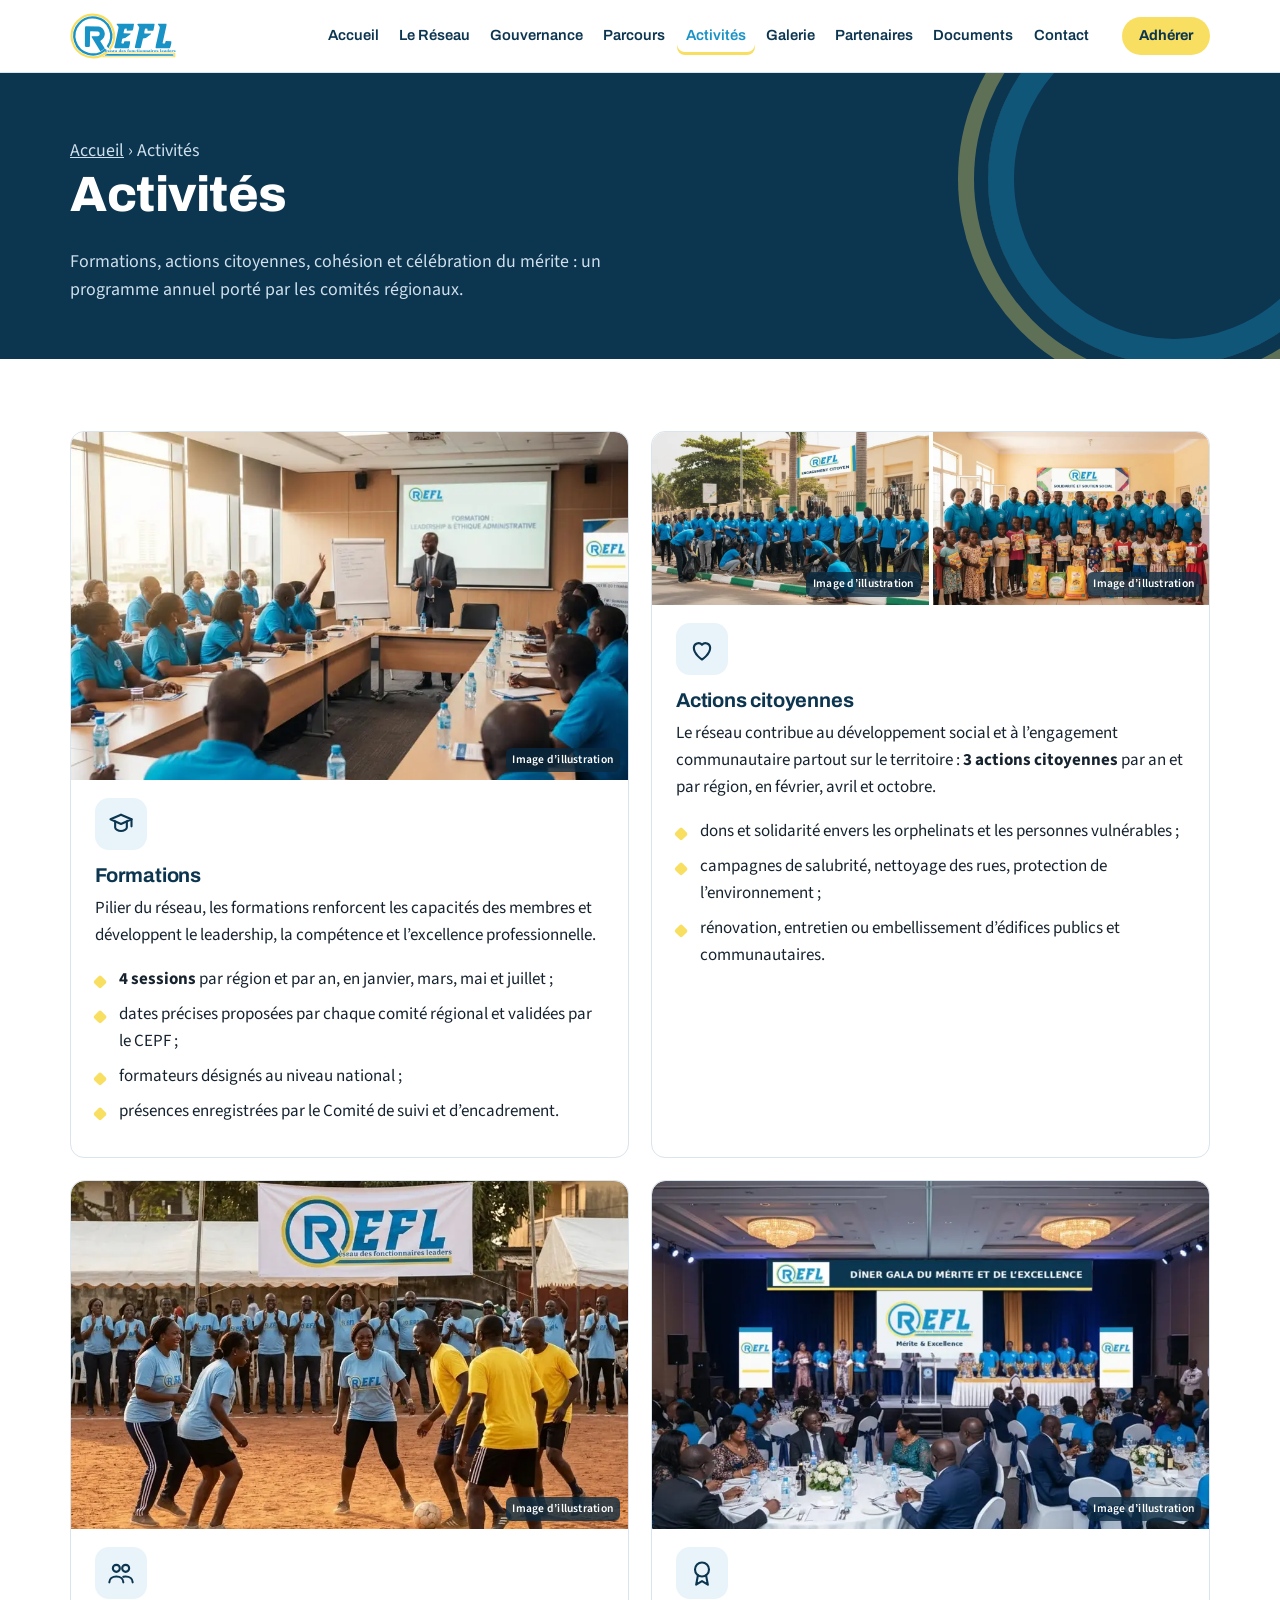
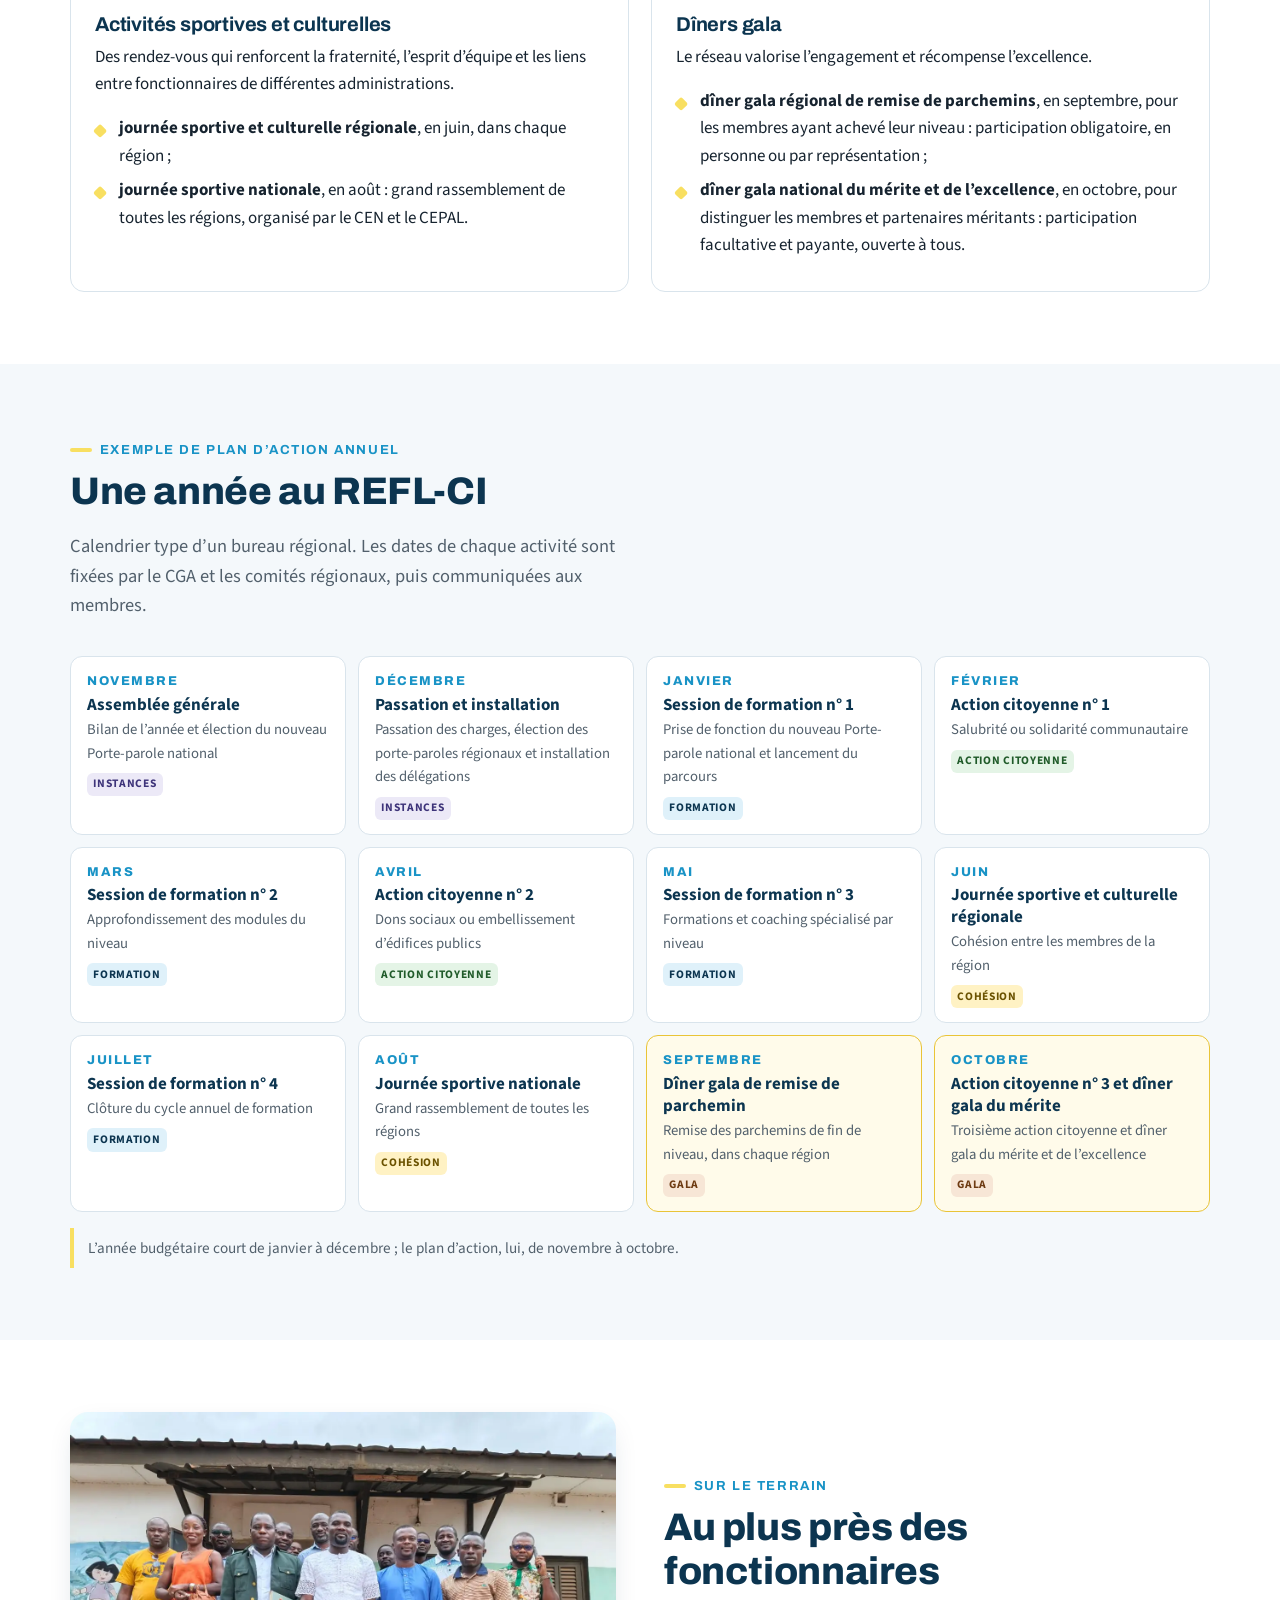
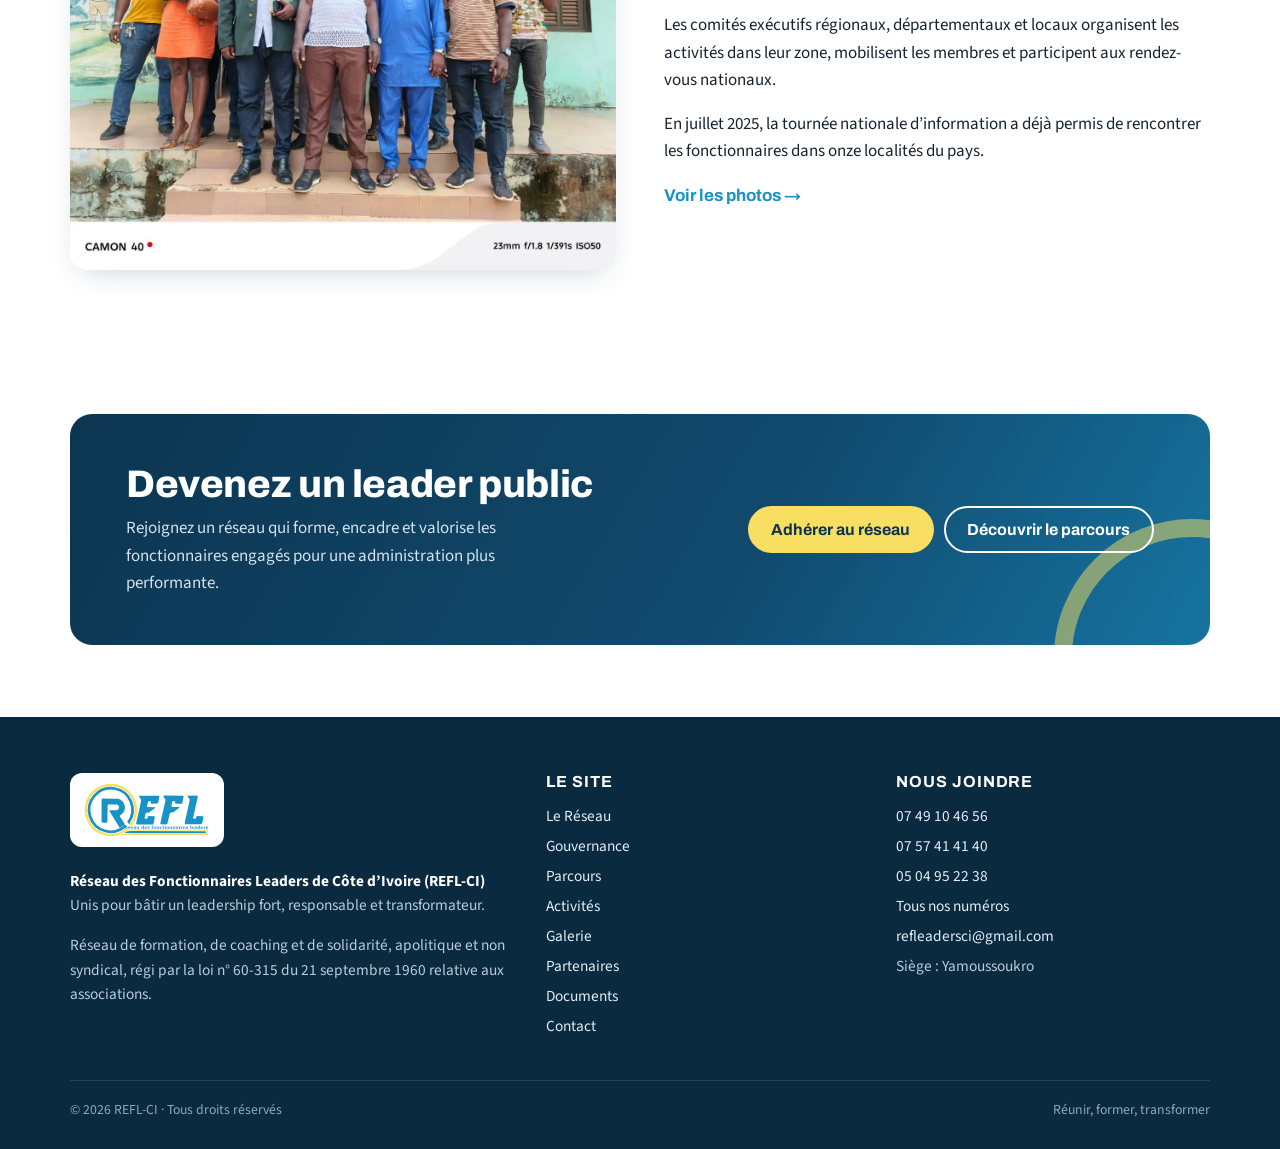
==== activites.html @ c1fb9f36 "Site vitrine REFL-CI : version initiale (9 pages) Co-Authored-By: Claude Sonnet 5.5 <noreply@anthrop" ====
<!doctype html>
<html lang="fr">
<head>
<meta charset="utf-8">
<meta name="viewport" content="width=device-width, initial-scale=1">
<title>Activités · REFL-CI</title>
<meta name="description" content="Formations, actions citoyennes, activités sportives et culturelles, dîners gala : les activités du REFL-CI tout au long de l’année.">
<meta name="theme-color" content="#0C3550">
<meta property="og:title" content="Activités · REFL-CI">
<meta property="og:description" content="Formations, actions citoyennes, activités sportives et culturelles, dîners gala : les activités du REFL-CI tout au long de l’année.">
<meta property="og:type" content="website">
<meta property="og:locale" content="fr_CI">
<meta property="og:image" content="assets/img/galerie/ag-01.webp">
<link rel="icon" href="assets/img/favicon.svg" type="image/svg+xml">
<link rel="preconnect" href="https://fonts.googleapis.com">
<link rel="preconnect" href="https://fonts.gstatic.com" crossorigin>
<link rel="stylesheet" href="https://fonts.googleapis.com/css2?family=Archivo:ital,wght@0,500;0,600;0,700;0,800;1,800&family=Source+Sans+3:wght@400;600;700&display=swap">
<link rel="stylesheet" href="assets/css/style.css">
</head>
<body>
<a class="skip" href="#contenu">Aller au contenu</a>
<header class="entete">
  <div class="wrap">
    <a class="marque" href="index.html" aria-label="REFL-CI, retour à l’accueil"><img src="assets/img/logo-refl.svg" alt="REFL, Réseau des fonctionnaires leaders" width="134" height="58"></a>
    <button class="burger" type="button" aria-label="Ouvrir le menu" aria-expanded="false" aria-controls="menu"><span></span><span></span><span></span></button>
    <nav class="nav" id="menu" aria-label="Navigation principale">
      <ul><li><a href="index.html">Accueil</a></li><li><a href="reseau.html">Le Réseau</a></li><li><a href="gouvernance.html">Gouvernance</a></li><li><a href="parcours.html">Parcours</a></li><li><a href="activites.html" aria-current="page">Activités</a></li><li><a href="galerie.html">Galerie</a></li><li><a href="partenaires.html">Partenaires</a></li><li><a href="documents.html">Documents</a></li><li><a href="contact.html">Contact</a></li><li class="nav-cta"><a class="btn btn-jaune" href="contact.html#bientot-info" data-app="adherer">Adhérer</a></li></ul>
    </nav>
    <a class="btn btn-jaune btn-petit btn-entete" href="contact.html#bientot-info" data-app="adherer">Adhérer</a>
  </div>
</header>
<main id="contenu">
<section class="page-tete"><div class="wrap"><p class="fil"><a href="index.html">Accueil</a> › Activités</p><h1>Activités</h1><p>Formations, actions citoyennes, cohésion et célébration du mérite : un programme annuel porté par les comités régionaux.</p></div></section>

<section>
  <div class="wrap grille g2">
    <div class="carte axe"><figure class="illus"><img src="assets/img/activites/formation.webp" alt="Illustration : une session de formation de membres du REFL-CI en salle" width="900" height="900" loading="lazy"><figcaption>Image d’illustration</figcaption></figure><div class="ico"><svg viewBox="0 0 24 24"><path d="M3 8l9-4 9 4-9 4-9-4z"/><path d="M7 10v5c0 1.5 2.5 3 5 3s5-1.5 5-3v-5"/><path d="M21 8v6"/></svg></div><h3>Formations</h3>
      <p>Pilier du réseau, les formations renforcent les capacités des membres et développent le leadership, la compétence et l’excellence professionnelle.</p>
      <ul class="liste-puces"><li><b>4 sessions</b> par région et par an, en janvier, mars, mai et juillet ;</li><li>dates précises proposées par chaque comité régional et validées par le CEPF ;</li><li>formateurs désignés au niveau national ;</li><li>présences enregistrées par le Comité de suivi et d’encadrement.</li></ul></div>
    <div class="carte axe"><div class="illus-duo"><figure class="illus"><img src="assets/img/activites/salubrite.webp" alt="Illustration : des membres du REFL-CI en campagne de salubrité dans la rue" width="900" height="900" loading="lazy"><figcaption>Image d’illustration</figcaption></figure><figure class="illus"><img src="assets/img/activites/solidarite.webp" alt="Illustration : des membres du REFL-CI lors d’un don à des enfants" width="900" height="900" loading="lazy"><figcaption>Image d’illustration</figcaption></figure></div><div class="ico"><svg viewBox="0 0 24 24"><path d="M12 21s-7-4.4-7-10a4 4 0 0 1 7-2.6A4 4 0 0 1 19 11c0 5.6-7 10-7 10z"/></svg></div><h3>Actions citoyennes</h3>
      <p>Le réseau contribue au développement social et à l’engagement communautaire partout sur le territoire : <b>3 actions citoyennes</b> par an et par région, en février, avril et octobre.</p>
      <ul class="liste-puces"><li>dons et solidarité envers les orphelinats et les personnes vulnérables ;</li><li>campagnes de salubrité, nettoyage des rues, protection de l’environnement ;</li><li>rénovation, entretien ou embellissement d’édifices publics et communautaires.</li></ul></div>
    <div class="carte axe"><figure class="illus"><img src="assets/img/activites/sport.webp" alt="Illustration : un match de football amical entre membres du REFL-CI" width="900" height="900" loading="lazy"><figcaption>Image d’illustration</figcaption></figure><div class="ico"><svg viewBox="0 0 24 24"><circle cx="8" cy="8" r="3"/><circle cx="16" cy="8" r="3"/><path d="M2 20c0-3 2.7-5 6-5s6 2 6 5"/><path d="M14 15.3c.6-.2 1.3-.3 2-.3 3.3 0 6 2 6 5"/></svg></div><h3>Activités sportives et culturelles</h3>
      <p>Des rendez-vous qui renforcent la fraternité, l’esprit d’équipe et les liens entre fonctionnaires de différentes administrations.</p>
      <ul class="liste-puces"><li><b>journée sportive et culturelle régionale</b>, en juin, dans chaque région ;</li><li><b>journée sportive nationale</b>, en août : grand rassemblement de toutes les régions, organisé par le CEN et le CEPAL.</li></ul></div>
    <div class="carte axe"><figure class="illus"><img src="assets/img/activites/gala.webp" alt="Illustration : le dîner gala du mérite et de l’excellence du REFL-CI" width="900" height="900" loading="lazy"><figcaption>Image d’illustration</figcaption></figure><div class="ico"><svg viewBox="0 0 24 24"><circle cx="12" cy="9" r="6"/><path d="M8.5 14L7 22l5-3 5 3-1.5-8"/></svg></div><h3>Dîners gala</h3>
      <p>Le réseau valorise l’engagement et récompense l’excellence.</p>
      <ul class="liste-puces"><li><b>dîner gala régional de remise de parchemins</b>, en septembre, pour les membres ayant achevé leur niveau : participation obligatoire, en personne ou par représentation ;</li><li><b>dîner gala national du mérite et de l’excellence</b>, en octobre, pour distinguer les membres et partenaires méritants : participation facultative et payante, ouverte à tous.</li></ul></div>
  </div>
</section>

<section class="fond-doux">
  <div class="wrap">
    <div class="tete-section"><span class="surtitre">Exemple de plan d’action annuel</span><h2>Une année au REFL-CI</h2>
    <p class="intro">Calendrier type d’un bureau régional. Les dates de chaque activité sont fixées par le CGA et les comités régionaux, puis communiquées aux membres.</p></div>
    <ol class="calendrier"><li class=""><span class="mois">Novembre</span><span class="act">Assemblée générale</span><span class="det">Bilan de l’année et élection du nouveau Porte-parole national</span><span class="tag instances">Instances</span></li><li class=""><span class="mois">Décembre</span><span class="act">Passation et installation</span><span class="det">Passation des charges, élection des porte-paroles régionaux et installation des délégations</span><span class="tag instances">Instances</span></li><li class=""><span class="mois">Janvier</span><span class="act">Session de formation n° 1</span><span class="det">Prise de fonction du nouveau Porte-parole national et lancement du parcours</span><span class="tag formation">Formation</span></li><li class=""><span class="mois">Février</span><span class="act">Action citoyenne n° 1</span><span class="det">Salubrité ou solidarité communautaire</span><span class="tag citoyen">Action citoyenne</span></li><li class=""><span class="mois">Mars</span><span class="act">Session de formation n° 2</span><span class="det">Approfondissement des modules du niveau</span><span class="tag formation">Formation</span></li><li class=""><span class="mois">Avril</span><span class="act">Action citoyenne n° 2</span><span class="det">Dons sociaux ou embellissement d’édifices publics</span><span class="tag citoyen">Action citoyenne</span></li><li class=""><span class="mois">Mai</span><span class="act">Session de formation n° 3</span><span class="det">Formations et coaching spécialisé par niveau</span><span class="tag formation">Formation</span></li><li class=""><span class="mois">Juin</span><span class="act">Journée sportive et culturelle régionale</span><span class="det">Cohésion entre les membres de la région</span><span class="tag cohesion">Cohésion</span></li><li class=""><span class="mois">Juillet</span><span class="act">Session de formation n° 4</span><span class="det">Clôture du cycle annuel de formation</span><span class="tag formation">Formation</span></li><li class=""><span class="mois">Août</span><span class="act">Journée sportive nationale</span><span class="det">Grand rassemblement de toutes les régions</span><span class="tag cohesion">Cohésion</span></li><li class="cle"><span class="mois">Septembre</span><span class="act">Dîner gala de remise de parchemin</span><span class="det">Remise des parchemins de fin de niveau, dans chaque région</span><span class="tag gala">Gala</span></li><li class="cle"><span class="mois">Octobre</span><span class="act">Action citoyenne n° 3 et dîner gala du mérite</span><span class="det">Troisième action citoyenne et dîner gala du mérite et de l’excellence</span><span class="tag gala">Gala</span></li></ol><p class="note">L’année budgétaire court de janvier à décembre ; le plan d’action, lui, de novembre à octobre.</p>
  </div>
</section>

<section>
  <div class="wrap duo">
    <img class="arrondi" src="assets/img/galerie/tournee-02.webp" alt="Rencontre avec les fonctionnaires lors de la tournée nationale de juillet 2025" width="1280" height="1072" loading="lazy">
    <div>
      <span class="surtitre">Sur le terrain</span>
      <h2>Au plus près des fonctionnaires</h2>
      <p>Les comités exécutifs régionaux, départementaux et locaux organisent les activités dans leur zone, mobilisent les membres et participent aux rendez-vous nationaux.</p>
      <p>En juillet 2025, la tournée nationale d’information a déjà permis de rencontrer les fonctionnaires dans onze localités du pays.</p>
      <a class="lien-fleche" href="galerie.html">Voir les photos</a>
    </div>
  </div>
</section>
<section><div class="wrap"><div class="appel">
<div><h2>Devenez un leader public</h2><p>Rejoignez un réseau qui forme, encadre et valorise les fonctionnaires engagés pour une administration plus performante.</p></div>
<div class="actions"><a class="btn btn-jaune" href="contact.html#bientot-info" data-app="adherer">Adhérer au réseau</a><a class="btn btn-contour-clair" href="parcours.html">Découvrir le parcours</a></div>
</div></div></section>
</main>
<footer class="pied">
  <div class="wrap">
    <div class="pied-grille">
      <div>
        <a class="logo-pied" href="index.html"><img src="assets/img/logo-refl.svg" alt="REFL, Réseau des fonctionnaires leaders" width="125" height="54" loading="lazy"></a>
        <p><b style="color:#fff">Réseau des Fonctionnaires Leaders de Côte d’Ivoire (REFL-CI)</b><br>Unis pour bâtir un leadership fort, responsable et transformateur.</p>
        <p>Réseau de formation, de coaching et de solidarité, apolitique et non syndical, régi par la loi n° 60-315 du 21 septembre 1960 relative aux associations.</p>
      </div>
      <div>
        <h3>Le site</h3>
        <ul><li><a href="reseau.html">Le Réseau</a></li><li><a href="gouvernance.html">Gouvernance</a></li><li><a href="parcours.html">Parcours</a></li><li><a href="activites.html">Activités</a></li><li><a href="galerie.html">Galerie</a></li><li><a href="partenaires.html">Partenaires</a></li><li><a href="documents.html">Documents</a></li><li><a href="contact.html">Contact</a></li></ul>
      </div>
      <div>
        <h3>Nous joindre</h3>
        <ul><li><a href="tel:+2250749104656">07 49 10 46 56</a></li><li><a href="tel:+2250757414140">07 57 41 41 40</a></li><li><a href="tel:+2250504952238">05 04 95 22 38</a></li><li><a href="contact.html">Tous nos numéros</a></li><li><a href="mailto:refleadersci@gmail.com">refleadersci@gmail.com</a></li><li>Siège : Yamoussoukro</li></ul>
      </div>
    </div>
    <div class="pied-bas"><span>© 2026 REFL-CI · Tous droits réservés</span><span>Réunir, former, transformer</span></div>
  </div>
</footer>
<dialog class="bientot" id="bientot" aria-labelledby="bientot-titre">
  <div class="bientot-tete"><span class="surtitre" style="color:var(--jaune)">Bientôt disponible</span><h2 id="bientot-titre" data-titre>Adhérer au REFL-CI</h2></div>
  <div class="bientot-corps">
    <p>L’espace en ligne du REFL-CI (adhésion, consultation de ses informations, carte de membre) est en cours de préparation.</p>
    <p class="mb-0">En attendant, contactez le réseau&nbsp;: <a href="tel:+2250749104656"><b>07 49 10 46 56</b></a> · <a href="tel:+2250757414140"><b>07 57 41 41 40</b></a></p>
    <div class="actions">
      <a class="btn btn-bleu btn-petit" href="https://wa.me/2250749104656" target="_blank" rel="noopener">Écrire sur WhatsApp</a>
      <a class="btn btn-contour btn-petit" href="contact.html">Tous les contacts</a>
      <button class="btn btn-contour btn-petit" type="button" data-fermer>Fermer</button>
    </div>
  </div>
</dialog>
<script src="assets/js/main.js" defer></script>
</body>
</html>
---- assets/css/style.css ----
/* REFL-CI — feuille de style du site vitrine
   Charte : bleu et jaune du logo REFL */
:root{
  --bleu:#1993C6;          /* bleu exact du logo */
  --bleu-fonce:#0C3550;    /* bleu nuit : titres, bandeaux */
  --bleu-encre:#0A2A40;
  --bleu-clair:#E8F4FA;
  --jaune:#F8DF61;         /* jaune exact du logo */
  --jaune-fonce:#E9C437;
  --encre:#16232F;
  --gris:#52606C;
  --ligne:#D9E4EC;
  --fond:#FFFFFF;
  --fond-doux:#F4F8FB;
  --rayon:14px;
  --ombre:0 10px 30px -12px rgba(12,53,80,.25);
  --titre:"Archivo","Arial Narrow",Arial,sans-serif;
  --texte:"Source Sans 3","Segoe UI",Roboto,Arial,sans-serif;
  --max:1180px;
}
*{box-sizing:border-box}
html{scroll-behavior:smooth;-webkit-text-size-adjust:100%}
body{margin:0;font-family:var(--texte);font-size:1.0625rem;line-height:1.6;color:var(--encre);background:var(--fond)}
img{max-width:100%;height:auto;display:block}
a{color:var(--bleu-fonce)}
a:hover{color:var(--bleu)}
h1,h2,h3,h4{font-family:var(--titre);line-height:1.15;color:var(--bleu-fonce);margin:0 0 .5em;letter-spacing:-.01em}
h1{font-size:clamp(2rem,5.2vw,3.6rem);font-weight:800}
h2{font-size:clamp(1.6rem,3.4vw,2.4rem);font-weight:800}
h3{font-size:1.25rem;font-weight:700}
p{margin:0 0 1em}
.wrap{max-width:var(--max);margin:0 auto;padding:0 20px}
.sr-only{position:absolute;width:1px;height:1px;overflow:hidden;clip:rect(0 0 0 0);white-space:nowrap}
.skip{position:absolute;left:-999px;top:0;background:var(--jaune);color:var(--bleu-fonce);padding:.6em 1em;z-index:100;font-weight:700}
.skip:focus{left:10px;top:10px}
:focus-visible{outline:3px solid var(--jaune-fonce);outline-offset:2px}

/* ---------- En-tête ---------- */
.entete{position:sticky;top:0;z-index:50;background:rgba(255,255,255,.97);backdrop-filter:saturate(1.2) blur(6px);border-bottom:1px solid var(--ligne)}
.entete .wrap{display:flex;align-items:center;gap:16px;min-height:72px}
.marque{display:flex;align-items:center;flex-shrink:0}
.marque img{height:46px;width:auto}
.nav{margin-left:auto}
.nav ul{list-style:none;margin:0;padding:0;display:flex;gap:2px;align-items:center}
.nav a{display:block;padding:.5em .62em;text-decoration:none;font-family:var(--titre);font-weight:600;font-size:.92rem;color:var(--bleu-fonce);border-radius:8px}
.nav a:hover{background:var(--bleu-clair);color:var(--bleu-fonce)}
.nav a[aria-current="page"]{color:var(--bleu);box-shadow:inset 0 -3px 0 var(--jaune)}
.entete .btn{margin-left:8px}
.burger{display:none;margin-left:auto;background:none;border:0;padding:10px;cursor:pointer;border-radius:8px}
.burger span{display:block;width:26px;height:3px;background:var(--bleu-fonce);margin:5px 0;border-radius:2px;transition:.2s}
@media (max-width:1100px){
  .burger{display:block}
  .nav{position:fixed;inset:72px 0 auto 0;background:#fff;border-bottom:1px solid var(--ligne);box-shadow:var(--ombre);display:none;max-height:calc(100vh - 72px);overflow:auto}
  .nav.ouvert{display:block}
  .nav ul{flex-direction:column;align-items:stretch;padding:10px 16px 18px;gap:0}
  .nav a{padding:.85em .6em;font-size:1.05rem;border-bottom:1px solid var(--fond-doux)}
  .entete .btn-entete{display:none}
  .nav .btn{display:block;text-align:center;margin:12px 0 0}
}
@media (min-width:1101px){.nav .nav-cta{display:none}}

/* ---------- Boutons ---------- */
.btn{display:inline-flex;align-items:center;justify-content:center;gap:.5em;font-family:var(--titre);font-weight:700;font-size:1rem;padding:.8em 1.35em;border-radius:999px;text-decoration:none;border:2px solid transparent;cursor:pointer;line-height:1.1;transition:transform .15s,background .15s,color .15s}
.btn:hover{transform:translateY(-1px)}
.btn-jaune{background:var(--jaune);color:var(--bleu-fonce)}
.btn-jaune:hover{background:var(--jaune-fonce);color:var(--bleu-fonce)}
.btn-bleu{background:var(--bleu-fonce);color:#fff}
.btn-bleu:hover{background:var(--bleu);color:#fff}
.btn-contour{border-color:currentColor;color:var(--bleu-fonce);background:transparent}
.btn-contour-clair{border-color:#fff;color:#fff;background:transparent}
.btn-contour-clair:hover{background:#fff;color:var(--bleu-fonce)}
.btn-petit{font-size:.9rem;padding:.6em 1.05em}

/* ---------- Sections ---------- */
section{padding:72px 0}
.fond-doux{background:var(--fond-doux)}
.fond-nuit{background:var(--bleu-fonce);color:#E7F0F6}
.fond-nuit h2,.fond-nuit h3{color:#fff}
.surtitre{display:inline-block;font-family:var(--titre);font-weight:700;font-size:.82rem;letter-spacing:.12em;text-transform:uppercase;color:var(--bleu);margin-bottom:.7em}
.surtitre::before{content:"";display:inline-block;width:22px;height:4px;background:var(--jaune);vertical-align:middle;margin-right:.6em;border-radius:2px}
.fond-nuit .surtitre{color:var(--jaune)}
.intro{font-size:1.15rem;color:var(--gris);max-width:62ch}
.fond-nuit .intro{color:#C9DAE6}
.tete-section{margin-bottom:36px;max-width:760px}
.grille{display:grid;gap:22px}
.g2{grid-template-columns:repeat(auto-fit,minmax(min(100%,420px),1fr))}
.g3{grid-template-columns:repeat(auto-fit,minmax(min(100%,300px),1fr))}
.g4{grid-template-columns:repeat(auto-fit,minmax(min(100%,240px),1fr))}
.carte{background:#fff;border:1px solid var(--ligne);border-radius:var(--rayon);padding:24px}
.carte h3{margin-bottom:.4em}
.carte p:last-child{margin-bottom:0}
.liste-puces{list-style:none;padding:0;margin:0}
.liste-puces li{position:relative;padding-left:1.4em;margin:.45em 0}
.liste-puces li::before{content:"";position:absolute;left:0;top:.62em;width:.6em;height:.6em;border-radius:2px;background:var(--jaune);transform:rotate(45deg)}
.fond-nuit .liste-puces li::before{background:var(--jaune)}

/* ---------- Bandeau d'accueil ---------- */
.hero{position:relative;color:#fff;padding:0;min-height:min(86vh,720px);display:flex;align-items:flex-end;overflow:hidden;background:var(--bleu-encre)}
.hero>img{position:absolute;inset:0;width:100%;height:100%;object-fit:cover;object-position:center 35%}
.hero::after{content:"";position:absolute;inset:0;background:linear-gradient(90deg,rgba(10,42,64,.88) 0%,rgba(10,42,64,.62) 48%,rgba(10,42,64,.15) 100%),linear-gradient(180deg,rgba(10,42,64,0) 55%,rgba(10,42,64,.85) 100%)}
.hero .wrap{position:relative;z-index:1;padding-top:120px;padding-bottom:64px;width:100%}
.hero h1{color:#fff;max-width:14ch;margin-bottom:.25em}
.hero h1 em{font-style:italic;color:var(--jaune)}
.hero .accroche{font-size:clamp(1.1rem,2.1vw,1.35rem);max-width:46ch;color:#E3EEF5;margin-bottom:1.4em}
.hero .actions{display:flex;flex-wrap:wrap;gap:12px}
.badges{display:flex;flex-wrap:wrap;gap:8px;margin-top:26px;padding:0;list-style:none}
.badges li{font-family:var(--titre);font-weight:600;font-size:.85rem;padding:.35em .8em;border-radius:999px;background:rgba(255,255,255,.12);border:1px solid rgba(255,255,255,.28)}

/* Bandeau de page intérieure */
.page-tete{background:var(--bleu-fonce);color:#fff;padding:64px 0 54px;position:relative;overflow:hidden}
.page-tete::after{content:"";position:absolute;right:-80px;top:-80px;width:320px;height:320px;border-radius:50%;border:26px solid var(--bleu);box-shadow:0 0 0 14px var(--bleu-fonce),0 0 0 30px var(--jaune);opacity:.35}
.page-tete h1{color:#fff;font-size:clamp(2rem,4.6vw,3.1rem);position:relative;z-index:1}
.page-tete p{color:#CFE0EC;max-width:60ch;font-size:1.12rem;margin:0;position:relative;z-index:1}
.fil{font-size:.9rem;margin-bottom:12px;color:#9FC3DA;position:relative;z-index:1}
.fil a{color:#CFE0EC}

/* ---------- Constat ---------- */
.constat{counter-reset:c}
.constat li{counter-increment:c;display:flex;gap:14px;align-items:flex-start;padding:16px 0;border-bottom:1px solid var(--ligne)}
.constat li::before{content:counter(c,decimal-leading-zero);font-family:var(--titre);font-weight:800;color:var(--bleu);font-size:1.1rem;min-width:2ch}
.constat{list-style:none;margin:0;padding:0}

/* ---------- Escalier des niveaux ---------- */
.escalier{display:grid;grid-template-columns:repeat(5,1fr);gap:10px;align-items:end;margin-top:12px}
.marche{background:#fff;border-radius:12px 12px 0 0;padding:18px 14px 16px;border-top:6px solid var(--bleu);box-shadow:var(--ombre);position:relative}
.marche .num{font-family:var(--titre);font-weight:800;font-size:2.4rem;line-height:1;color:var(--bleu)}
.marche .niv{font-family:var(--titre);font-weight:800;font-size:1.2rem;color:var(--bleu-fonce);margin:.25em 0 .1em}
.marche .type{font-size:.82rem;text-transform:uppercase;letter-spacing:.08em;color:var(--gris);font-weight:600}
.marche p{font-size:.95rem;margin:.6em 0 0;color:var(--encre)}
.marche:nth-child(1){min-height:200px}
.marche:nth-child(2){min-height:240px}
.marche:nth-child(3){min-height:280px}
.marche:nth-child(4){min-height:320px}
.marche:nth-child(5){min-height:360px;border-top-color:var(--jaune-fonce);background:linear-gradient(180deg,#FFFBEA,#fff)}
@media (max-width:860px){
  .escalier{grid-template-columns:1fr;align-items:stretch}
  .marche{min-height:0!important;border-radius:12px;border-top:0;border-left:6px solid var(--bleu)}
  .marche:nth-child(2){margin-left:12px}.marche:nth-child(3){margin-left:24px}.marche:nth-child(4){margin-left:36px}.marche:nth-child(5){margin-left:48px;border-left-color:var(--jaune-fonce)}
}

/* ---------- Axes ---------- */
.axe{position:relative;padding-top:30px}
.axe .ico{width:52px;height:52px;border-radius:14px;background:var(--bleu-clair);display:grid;place-items:center;margin-bottom:14px}
.axe .ico svg{width:28px;height:28px;stroke:var(--bleu-fonce);fill:none;stroke-width:1.8;stroke-linecap:round;stroke-linejoin:round}

/* ---------- Chiffres ---------- */
.chiffres{display:grid;grid-template-columns:repeat(auto-fit,minmax(min(100%,200px),1fr));gap:18px}
.chiffre{border-left:4px solid var(--jaune);padding:6px 0 6px 18px}
.chiffre b{display:block;font-family:var(--titre);font-weight:800;font-size:clamp(2.2rem,4vw,3rem);line-height:1;color:#fff}
.chiffre span{color:#C9DAE6;font-size:.98rem}

/* ---------- Calendrier ---------- */
.calendrier{display:grid;grid-template-columns:repeat(auto-fill,minmax(min(100%,250px),1fr));gap:12px;list-style:none;padding:0;margin:0}
.calendrier li{background:#fff;border:1px solid var(--ligne);border-radius:12px;padding:14px 16px;display:flex;flex-direction:column;gap:2px}
.calendrier .mois{font-family:var(--titre);font-weight:800;font-size:.8rem;letter-spacing:.12em;text-transform:uppercase;color:var(--bleu)}
.calendrier .act{font-weight:700;color:var(--bleu-fonce);line-height:1.3}
.calendrier .det{font-size:.92rem;color:var(--gris)}
.calendrier li.cle{border-color:var(--jaune-fonce);background:#FFFBEA}
.tag{display:inline-block;font-size:.72rem;font-weight:700;letter-spacing:.06em;text-transform:uppercase;padding:.2em .55em;border-radius:6px;background:var(--bleu-clair);color:var(--bleu-fonce);align-self:flex-start;margin-top:6px}
.tag.formation{background:#DFF1FA}.tag.citoyen{background:#E4F4E6;color:#205B2A}.tag.cohesion{background:#FFF2C4;color:#6B5200}.tag.gala{background:#F7E6D6;color:#6E3B12}.tag.instances{background:#ECE9F7;color:#3E347A}

/* ---------- Mot ---------- */
.mot{display:grid;grid-template-columns:minmax(0,260px) 1fr;gap:40px;align-items:start}
.mot figure{margin:0}
.mot figure img{border-radius:50%;aspect-ratio:1;object-fit:cover;border:6px solid #fff;box-shadow:0 0 0 5px var(--bleu),0 0 0 11px var(--jaune)}
.mot blockquote{margin:0;font-size:1.13rem}
.mot blockquote p:first-child::before{content:"“";font-family:Georgia,serif;font-size:4rem;line-height:0;vertical-align:-.45em;color:var(--jaune-fonce);margin-right:.08em}
.signature{margin-top:1.2em;font-family:var(--titre)}
.signature b{display:block;color:var(--bleu-fonce);font-size:1.1rem}
.signature span{color:var(--gris);font-size:.95rem}
@media (max-width:760px){.mot{grid-template-columns:1fr;gap:24px}.mot figure{max-width:200px}}

/* ---------- Galerie ---------- */
.galerie{display:grid;grid-template-columns:repeat(auto-fill,minmax(min(100%,220px),1fr));gap:10px}
.galerie a{display:block;border-radius:10px;overflow:hidden;aspect-ratio:4/3;background:var(--fond-doux);position:relative}
.galerie img{width:100%;height:100%;object-fit:cover;transition:transform .35s}
.galerie a:hover img{transform:scale(1.04)}
.galerie.apercu{grid-template-columns:repeat(3,1fr)}
.galerie.apercu a:first-child{grid-column:span 2;grid-row:span 2;aspect-ratio:auto}
@media (max-width:640px){.galerie.apercu{grid-template-columns:1fr 1fr}.galerie.apercu a:first-child{grid-column:span 2;aspect-ratio:4/3}}
.album{margin-bottom:56px}
.album-tete{display:flex;flex-wrap:wrap;align-items:baseline;justify-content:space-between;gap:6px 20px;margin-bottom:16px;border-bottom:2px solid var(--ligne);padding-bottom:10px}
.album-tete h2{font-size:1.5rem;margin:0}
.album-tete p{margin:0;color:var(--gris)}
.visionneuse{position:fixed;inset:0;background:rgba(6,22,34,.94);display:none;align-items:center;justify-content:center;z-index:200;padding:56px 12px}
.visionneuse.ouverte{display:flex}
.visionneuse img{max-height:100%;max-width:100%;border-radius:6px;object-fit:contain}
.visionneuse button{position:absolute;background:rgba(255,255,255,.12);color:#fff;border:0;width:48px;height:48px;border-radius:50%;font-size:1.6rem;cursor:pointer;display:grid;place-items:center}
.visionneuse button:hover{background:var(--jaune);color:var(--bleu-fonce)}
.visionneuse .fermer{top:10px;right:12px}
.visionneuse .prec{left:10px;top:50%;transform:translateY(-50%)}
.visionneuse .suiv{right:10px;top:50%;transform:translateY(-50%)}
.visionneuse .leg{position:absolute;bottom:12px;left:0;right:0;text-align:center;color:#CFE0EC;font-size:.92rem;padding:0 16px}

/* ---------- Gouvernance ---------- */
.organigramme{display:flex;flex-direction:column;align-items:center;gap:0;font-family:var(--titre);font-weight:700}
.org-ligne{display:flex;flex-wrap:wrap;justify-content:center;gap:10px;position:relative;padding:14px 0}
.org-ligne+.org-ligne::before{content:"";position:absolute;top:0;left:50%;width:2px;height:14px;background:var(--bleu)}
.org-noeud{background:#fff;border:2px solid var(--bleu);color:var(--bleu-fonce);padding:.55em 1em;border-radius:10px;min-width:96px;text-align:center;font-size:.95rem;text-decoration:none}
a.org-noeud:hover{background:var(--bleu-clair)}
.org-noeud.fort{background:var(--bleu-fonce);border-color:var(--bleu-fonce);color:#fff}
.org-noeud.jaune{border-color:var(--jaune-fonce);background:#FFFBEA}
.org-noeud small{display:block;font-weight:500;font-family:var(--texte);font-size:.75rem;color:var(--gris)}
.org-noeud.fort small{color:#BFD5E4}
.organe{padding:56px 0;border-top:1px solid var(--ligne)}
.organe-tete{display:grid;grid-template-columns:1fr minmax(0,380px);gap:20px 40px;margin-bottom:28px}
.organe-tete .sigle{font-family:var(--titre);font-weight:800;color:var(--bleu);font-size:.9rem;letter-spacing:.12em}
.organe-tete .mandat{font-size:.95rem;color:var(--gris);background:var(--fond-doux);border-radius:10px;padding:12px 16px;align-self:start}
@media (max-width:820px){.organe-tete{grid-template-columns:1fr}}
.membres{display:grid;grid-template-columns:repeat(auto-fill,minmax(min(100%,190px),1fr));gap:18px 14px;list-style:none;margin:0;padding:0}
.membre{text-align:center;padding:10px 6px}
.membre .photo{width:118px;height:118px;margin:0 auto 10px;border-radius:50%;overflow:hidden;background:var(--bleu-clair);box-shadow:0 0 0 3px #fff,0 0 0 5px var(--bleu);display:grid;place-items:center}
.membre .photo img{width:100%;height:100%;object-fit:cover}
.membre .photo .initiales{font-family:var(--titre);font-weight:800;font-size:1.8rem;color:var(--bleu-fonce)}
.membre .nom{font-family:var(--titre);font-weight:700;font-size:.95rem;color:var(--bleu-fonce);line-height:1.25;text-transform:uppercase}
.membre .fonction{font-size:.88rem;color:var(--gris);line-height:1.3;margin-top:4px}
.membre.tete .photo{width:150px;height:150px;box-shadow:0 0 0 4px #fff,0 0 0 7px var(--bleu),0 0 0 12px var(--jaune)}
.membres-tetes{display:flex;flex-wrap:wrap;justify-content:center;gap:24px 40px;margin-bottom:28px;list-style:none;padding:0}
.sommaire{display:flex;flex-wrap:wrap;gap:8px;margin-top:22px}
.sommaire a{font-family:var(--titre);font-weight:700;font-size:.85rem;text-decoration:none;padding:.4em .85em;border-radius:999px;background:rgba(255,255,255,.12);color:#fff;border:1px solid rgba(255,255,255,.3);position:relative;z-index:1}
.sommaire a:hover{background:var(--jaune);color:var(--bleu-fonce)}
.declaration{display:inline-flex;align-items:center;gap:8px;font-size:.92rem;font-weight:600}

/* ---------- Tableaux ---------- */
.tableau{width:100%;border-collapse:collapse;background:#fff;border-radius:var(--rayon);overflow:hidden;border:1px solid var(--ligne)}
.tableau th,.tableau td{padding:14px 16px;text-align:left;border-bottom:1px solid var(--ligne);vertical-align:top}
.tableau th{background:var(--bleu-fonce);color:#fff;font-family:var(--titre);font-weight:700;font-size:.95rem}
.tableau td.montant{font-family:var(--titre);font-weight:800;color:var(--bleu-fonce);white-space:nowrap;text-align:right}
.tableau tr:last-child td{border-bottom:0}
.note{font-size:.95rem;color:var(--gris);border-left:4px solid var(--jaune);padding:8px 0 8px 14px;margin:16px 0 0}
.encadre{background:var(--bleu-clair);border-radius:var(--rayon);padding:22px 24px}
.encadre.jaune{background:#FFF8D9}

/* ---------- Frise historique ---------- */
.frise{list-style:none;margin:0;padding:0;position:relative}
.frise::before{content:"";position:absolute;left:11px;top:6px;bottom:6px;width:3px;background:linear-gradient(var(--bleu),var(--jaune))}
.frise li{position:relative;padding:0 0 30px 46px}
.frise li::before{content:"";position:absolute;left:2px;top:4px;width:21px;height:21px;border-radius:50%;background:#fff;border:5px solid var(--bleu)}
.frise li.cle::before{border-color:var(--jaune-fonce)}
.frise .date{font-family:var(--titre);font-weight:800;color:var(--bleu);font-size:.9rem;letter-spacing:.06em;text-transform:uppercase}
.frise h3{margin:.15em 0 .3em}
.frise p{margin:0;color:var(--gris)}

/* ---------- Partenaires ---------- */
.institutions{display:grid;grid-template-columns:repeat(auto-fit,minmax(min(100%,330px),1fr));gap:14px;list-style:none;padding:0;margin:0}
.institutions li{background:#fff;border:1px solid var(--ligne);border-radius:12px;padding:18px 20px;border-top:4px solid var(--bleu)}
.institutions b{display:block;font-family:var(--titre);color:var(--bleu-fonce);font-size:1.08rem;line-height:1.25}
.institutions span{font-size:.92rem;color:var(--gris)}

/* ---------- Documents ---------- */
.doc{display:flex;gap:18px;align-items:flex-start}
.doc .pictodoc{flex-shrink:0;width:58px;height:72px;border-radius:6px;background:var(--bleu-fonce);color:#fff;font-family:var(--titre);font-weight:800;font-size:.8rem;display:flex;align-items:flex-end;justify-content:center;padding-bottom:8px;position:relative}
.doc .pictodoc::before{content:"";position:absolute;top:0;right:0;border-width:0 16px 16px 0;border-style:solid;border-color:var(--jaune) var(--fond) var(--fond) var(--jaune)}
.doc.bientot .pictodoc{background:#9BB0BF}

/* ---------- Contact ---------- */
.tel-liste{list-style:none;padding:0;margin:0;display:grid;grid-template-columns:repeat(auto-fit,minmax(min(100%,190px),1fr));gap:10px}
.tel-liste a{display:block;padding:12px 14px;border:1px solid var(--ligne);border-radius:10px;text-decoration:none;font-family:var(--titre);font-weight:700;font-size:1.1rem;color:var(--bleu-fonce);background:#fff}
.tel-liste a:hover{border-color:var(--bleu);background:var(--bleu-clair)}
.tel-liste small{display:block;font-family:var(--texte);font-weight:400;font-size:.8rem;color:var(--gris)}

/* ---------- Appel final ---------- */
.appel{background:linear-gradient(120deg,var(--bleu-fonce) 0%,#114a6e 60%,var(--bleu) 130%);color:#fff;border-radius:22px;padding:48px clamp(22px,5vw,56px);display:grid;grid-template-columns:1fr auto;gap:24px;align-items:center;position:relative;overflow:hidden}
.appel h2{color:#fff;margin-bottom:.25em}
.appel p{color:#D3E3EE;margin:0;max-width:56ch}
.appel .actions{display:flex;flex-wrap:wrap;gap:10px;position:relative;z-index:1}
.appel::after{content:"";position:absolute;right:-120px;bottom:-150px;width:240px;height:240px;border-radius:50%;border:18px solid var(--jaune);opacity:.5}
@media (max-width:760px){.appel{grid-template-columns:1fr}}

/* ---------- Fenêtre « Bientôt disponible » ---------- */
dialog.bientot{border:0;border-radius:18px;padding:0;max-width:min(520px,calc(100vw - 32px));box-shadow:0 30px 80px -20px rgba(0,0,0,.5)}
dialog.bientot::backdrop{background:rgba(6,22,34,.6)}
.bientot-tete{background:var(--bleu-fonce);color:#fff;padding:22px 24px 18px;border-bottom:5px solid var(--jaune)}
.bientot-tete h2{color:#fff;font-size:1.45rem;margin:0}
.bientot-corps{padding:20px 24px 24px}
.bientot-corps .actions{display:flex;flex-wrap:wrap;gap:10px;margin-top:16px}

/* ---------- Pied de page ---------- */
.pied{background:var(--bleu-encre);color:#B9CCDA;padding:56px 0 28px;font-size:.96rem}
.pied a{color:#E2EDF4;text-decoration:none}
.pied a:hover{color:var(--jaune)}
.pied-grille{display:grid;grid-template-columns:1.4fr 1fr 1fr;gap:36px}
.pied .logo-pied{background:#fff;border-radius:12px;padding:10px 14px;display:inline-block;margin-bottom:14px}
.pied .logo-pied img{height:54px;width:auto}
.pied h3{color:#fff;font-size:1rem;letter-spacing:.06em;text-transform:uppercase;margin-bottom:.8em}
.pied ul{list-style:none;padding:0;margin:0}
.pied li{margin:.35em 0}
.pied-bas{border-top:1px solid rgba(255,255,255,.12);margin-top:36px;padding-top:18px;display:flex;flex-wrap:wrap;justify-content:space-between;gap:10px;font-size:.86rem;color:#8EA8BA}
@media (max-width:820px){.pied-grille{grid-template-columns:1fr}}

/* ---------- Utilitaires ---------- */
.centre{text-align:center}
.mt-0{margin-top:0}
.mb-0{margin-bottom:0}
.duo{display:grid;grid-template-columns:1fr 1fr;gap:48px;align-items:center}
.duo img.arrondi{border-radius:18px;box-shadow:var(--ombre)}
@media (max-width:860px){.duo{grid-template-columns:1fr;gap:28px}section{padding:56px 0}}
.lien-fleche{font-family:var(--titre);font-weight:700;text-decoration:none;color:var(--bleu)}
.lien-fleche::after{content:" →"}
.chips{display:flex;flex-wrap:wrap;gap:8px;list-style:none;padding:0;margin:0}
.chips li{background:#fff;border:1px solid var(--ligne);border-radius:999px;padding:.4em .9em;font-weight:600;color:var(--bleu-fonce);font-size:.95rem}
.fond-doux .chips li{background:#fff}

@media (prefers-reduced-motion:reduce){*{transition:none!important;scroll-behavior:auto!important}}
@media print{.entete,.pied,.hero .actions,.appel,dialog{display:none!important}section{padding:20px 0}}
.duo>*,.grille>*,.mot>*{min-width:0}
a[href^="tel:"]{white-space:nowrap}

/* ---------- Ajouts du 09/10/2026 ---------- */
/* Constat + réponse en 4 verbes */
.constat-duo{display:grid;grid-template-columns:1.15fr 1fr;gap:48px;align-items:start}
.constat-duo>*{min-width:0}
.reponse{background:var(--bleu-fonce);color:#E7F0F6;border-radius:20px;padding:30px 28px;position:sticky;top:96px}
.reponse h2{color:#fff;font-size:clamp(1.4rem,2.4vw,1.9rem)}
.reponse .surtitre{color:var(--jaune)}
.verbes{list-style:none;margin:18px 0 0;padding:0;display:grid;gap:12px}
.verbes li{display:grid;grid-template-columns:minmax(0,130px) 1fr;gap:14px;align-items:center;padding:14px 16px;border-radius:12px;background:rgba(255,255,255,.07);border-left:4px solid var(--jaune)}
.verbes b{font-family:var(--titre);font-weight:800;font-size:1.25rem;color:#fff;letter-spacing:-.01em}
.verbes span{color:#CFE0EC;font-size:.98rem;line-height:1.35}
@media (max-width:900px){.constat-duo{grid-template-columns:1fr;gap:32px}.reponse{position:static}}
@media (max-width:420px){.verbes li{grid-template-columns:1fr;gap:2px}}

/* Chiffres : 3 colonnes régulières */
@media (min-width:760px){.chiffres{grid-template-columns:repeat(3,1fr);gap:26px 22px}}

/* Objectifs par axe */
.objectifs .verbe{display:inline-block;font-family:var(--titre);font-weight:800;font-size:1.3rem;color:var(--bleu-fonce);border-bottom:4px solid var(--jaune);margin-bottom:10px;padding-bottom:2px}
.faisons{list-style:none;margin:0;padding:0;display:grid;gap:12px}
.faisons li{background:#fff;border:1px solid var(--ligne);border-radius:12px;padding:14px 18px}
.faisons b{display:block;font-family:var(--titre);font-weight:800;color:var(--bleu);font-size:1.12rem}

/* Délégations régionales */
.choix-drena{display:flex;flex-wrap:wrap;align-items:center;gap:10px 14px;margin:0 0 20px}
.choix-drena label{font-family:var(--titre);font-weight:700;color:var(--bleu-fonce)}
.choix-drena select{font:inherit;font-size:1rem;padding:.6em 2.4em .6em .9em;border:2px solid var(--bleu);border-radius:10px;background:#fff;color:var(--bleu-fonce);min-width:min(100%,280px);max-width:100%}
.delegations{list-style:none;margin:0;padding:0;display:grid;grid-template-columns:repeat(auto-fill,minmax(min(100%,230px),1fr));gap:12px}
.delegation{background:#fff;border:1px solid var(--ligne);border-top:4px solid var(--bleu);border-radius:12px;padding:14px 16px}
.delegation.attente{border-top-color:var(--ligne)}
.delegation[hidden]{display:none!important}
.pp-drena{display:block;font-family:var(--titre);font-weight:800;color:var(--bleu-fonce);font-size:1.02rem}
.pp-nom{font-weight:700;margin:.4em 0 0;color:var(--encre);text-transform:uppercase;font-size:.95rem}
.pp-role{font-size:.86rem;color:var(--gris);margin:0}
.pp-attente{font-size:.92rem;color:var(--gris);font-style:italic;margin:.2em 0 0}
.pp-contact{margin:.5em 0 0;font-size:.95rem;font-weight:600;overflow-wrap:anywhere}
.delegations.une{grid-template-columns:minmax(0,420px)}
.delegations.une .delegation{padding:20px 22px}

/* Images d'illustration des activités */
.illus{margin:-24px -24px 18px;position:relative;overflow:hidden;border-radius:var(--rayon) var(--rayon) 0 0;aspect-ratio:16/10;background:var(--fond-doux)}
.illus img{width:100%;height:100%;object-fit:cover}
.illus figcaption{position:absolute;right:8px;bottom:8px;background:rgba(10,42,64,.78);color:#fff;font-size:.72rem;font-weight:600;padding:.25em .6em;border-radius:6px;letter-spacing:.02em}
.illus-duo{display:grid;grid-template-columns:1fr 1fr;gap:4px;margin:-24px -24px 18px;border-radius:var(--rayon) var(--rayon) 0 0;overflow:hidden}
.illus-duo .illus{margin:0;border-radius:0}
.carte.axe{overflow:hidden}

/* Partenaires avec logo */
.partenaires{list-style:none;margin:0;padding:0;display:grid;gap:16px}
.partenaire{display:grid;grid-template-columns:150px 1fr;gap:22px;align-items:start;background:#fff;border:1px solid var(--ligne);border-radius:14px;padding:20px 22px}
.partenaire>*{min-width:0}
.logo-part{background:#fff;border:1px solid var(--ligne);border-radius:12px;aspect-ratio:1;display:grid;place-items:center;padding:12px}
.logo-part img{max-height:100%;width:auto;max-width:100%;object-fit:contain}
.partenaire b{display:block;font-family:var(--titre);color:var(--bleu-fonce);font-size:1.15rem;line-height:1.25;margin-bottom:.35em}
.partenaire p{margin:0 0 .5em}
.partenaire .rep{font-size:.92rem;color:var(--gris)}
@media (max-width:620px){.partenaire{grid-template-columns:96px 1fr;gap:14px;padding:16px}}
.axe>.illus,.axe>.illus-duo{margin-top:-30px}
[id]{scroll-margin-top:88px}
@media (max-width:620px){.partenaire{grid-template-columns:1fr}.logo-part{width:130px}}
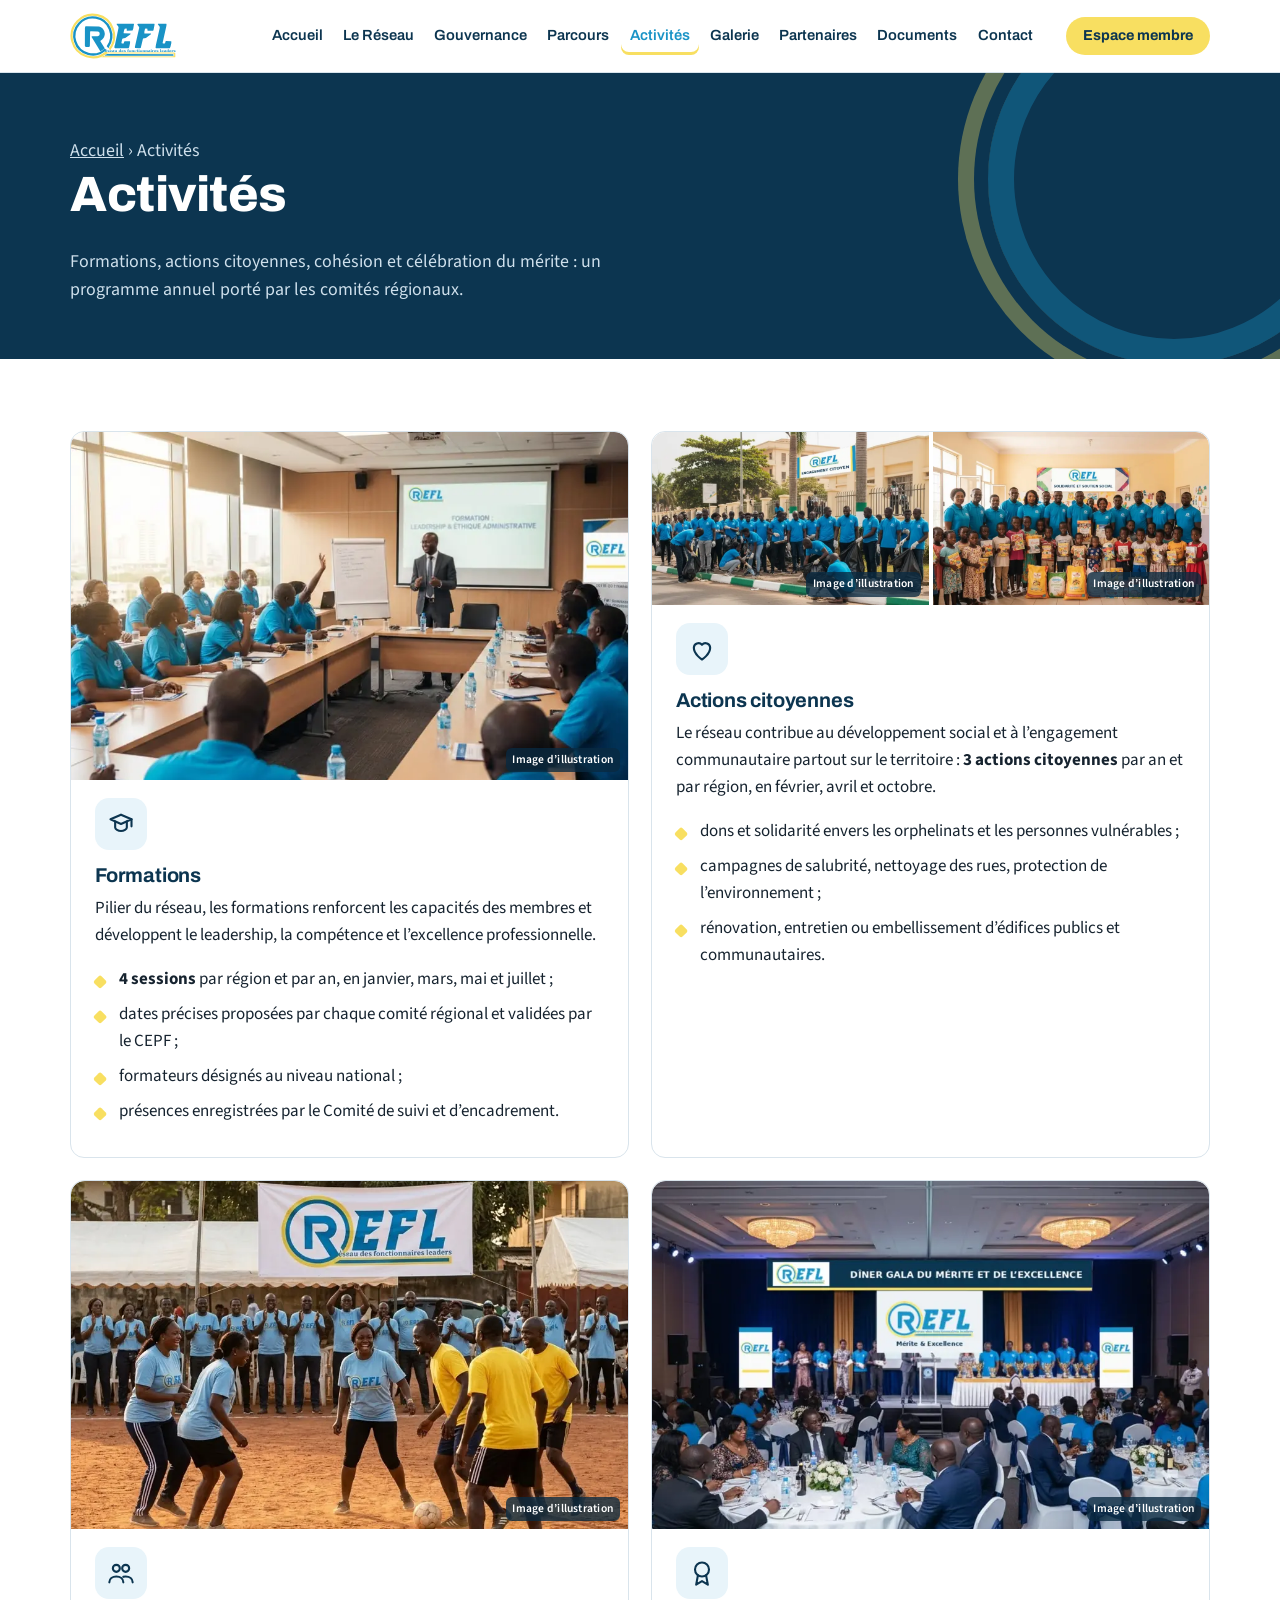
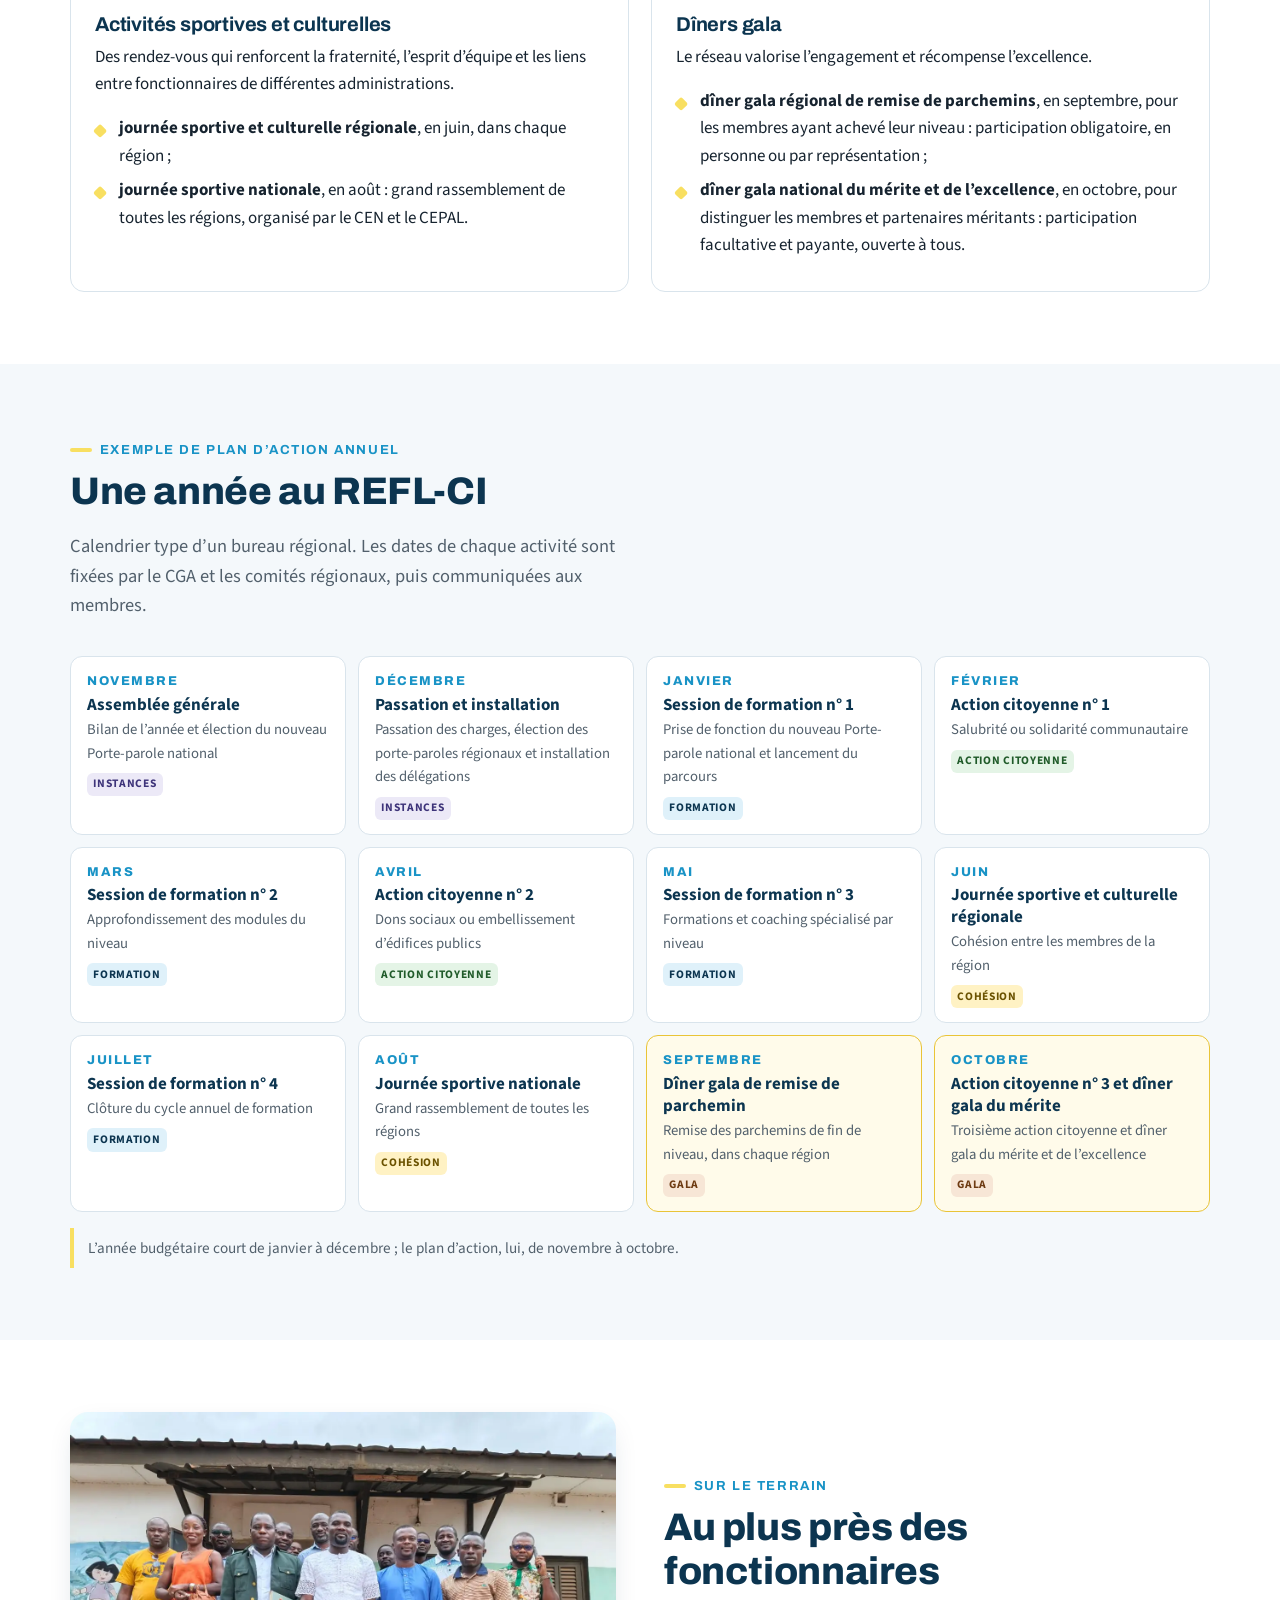
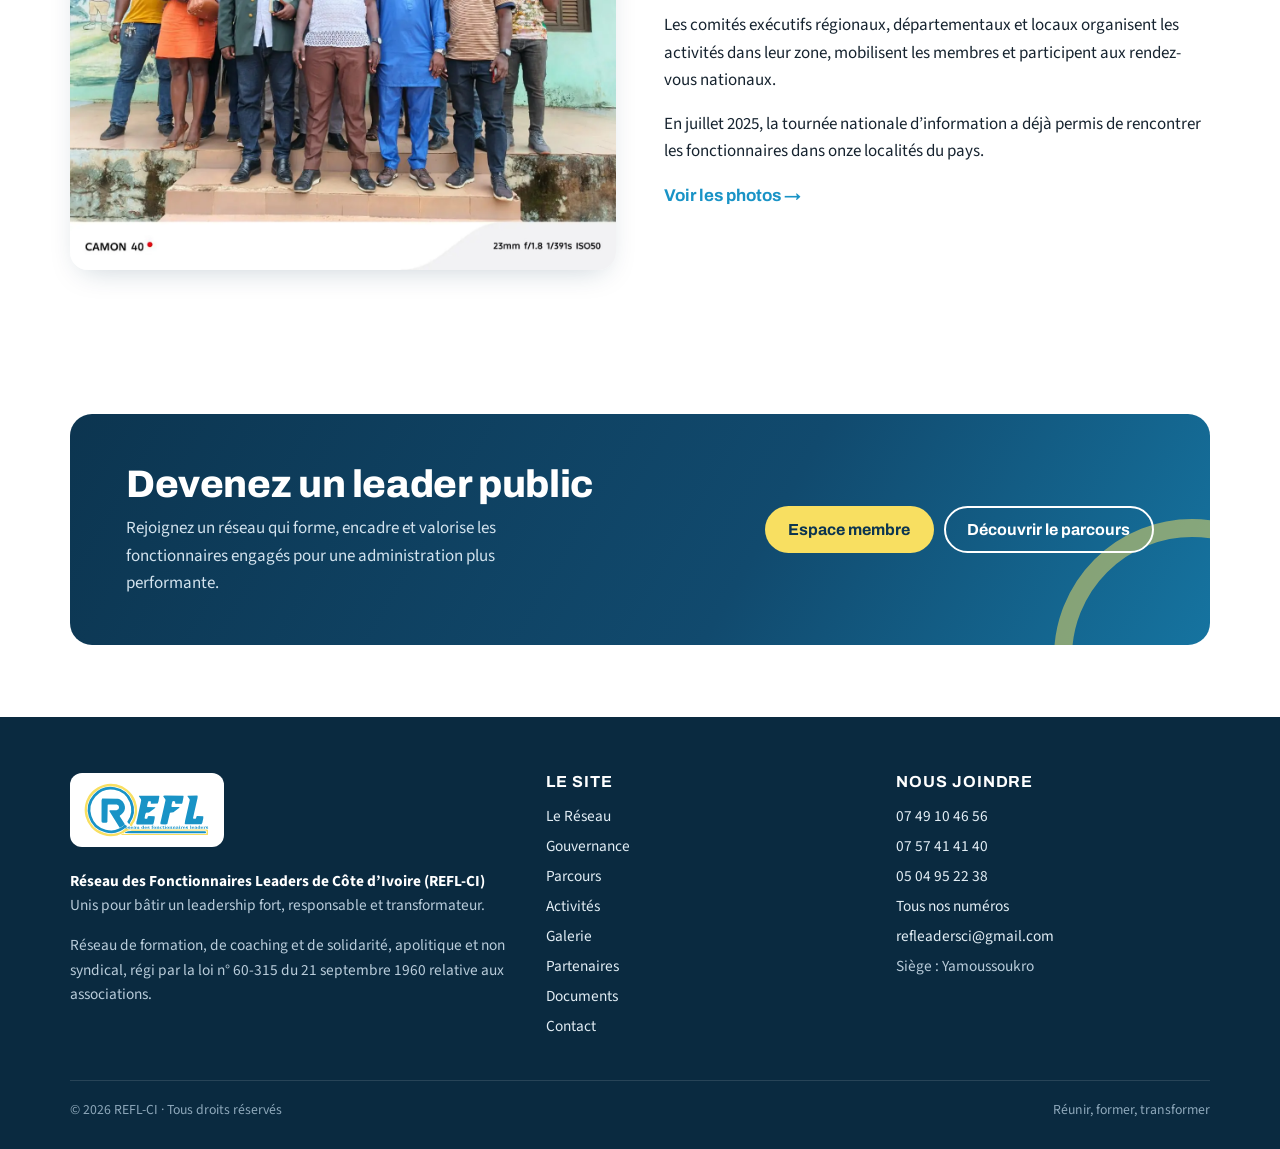
==== commit 7176bf5d: "Liens vers l'application : Espace membre Co-Authored-By: Claude Sonnet 5.5 <noreply@anthropic.com> C" ====
--- a/activites.html
+++ b/activites.html
@@ -24,9 +24,9 @@
     <a class="marque" href="index.html" aria-label="REFL-CI, retour à l’accueil"><img src="assets/img/logo-refl.svg" alt="REFL, Réseau des fonctionnaires leaders" width="134" height="58"></a>
     <button class="burger" type="button" aria-label="Ouvrir le menu" aria-expanded="false" aria-controls="menu"><span></span><span></span><span></span></button>
     <nav class="nav" id="menu" aria-label="Navigation principale">
-      <ul><li><a href="index.html">Accueil</a></li><li><a href="reseau.html">Le Réseau</a></li><li><a href="gouvernance.html">Gouvernance</a></li><li><a href="parcours.html">Parcours</a></li><li><a href="activites.html" aria-current="page">Activités</a></li><li><a href="galerie.html">Galerie</a></li><li><a href="partenaires.html">Partenaires</a></li><li><a href="documents.html">Documents</a></li><li><a href="contact.html">Contact</a></li><li class="nav-cta"><a class="btn btn-jaune" href="contact.html#bientot-info" data-app="adherer">Adhérer</a></li></ul>
+      <ul><li><a href="index.html">Accueil</a></li><li><a href="reseau.html">Le Réseau</a></li><li><a href="gouvernance.html">Gouvernance</a></li><li><a href="parcours.html">Parcours</a></li><li><a href="activites.html" aria-current="page">Activités</a></li><li><a href="galerie.html">Galerie</a></li><li><a href="partenaires.html">Partenaires</a></li><li><a href="documents.html">Documents</a></li><li><a href="contact.html">Contact</a></li><li class="nav-cta"><a class="btn btn-jaune" href="contact.html#bientot-info" data-app="espace">Espace membre</a></li></ul>
     </nav>
-    <a class="btn btn-jaune btn-petit btn-entete" href="contact.html#bientot-info" data-app="adherer">Adhérer</a>
+    <a class="btn btn-jaune btn-petit btn-entete" href="contact.html#bientot-info" data-app="espace">Espace membre</a>
   </div>
 </header>
 <main id="contenu">
@@ -71,7 +71,7 @@
 </section>
 <section><div class="wrap"><div class="appel">
 <div><h2>Devenez un leader public</h2><p>Rejoignez un réseau qui forme, encadre et valorise les fonctionnaires engagés pour une administration plus performante.</p></div>
-<div class="actions"><a class="btn btn-jaune" href="contact.html#bientot-info" data-app="adherer">Adhérer au réseau</a><a class="btn btn-contour-clair" href="parcours.html">Découvrir le parcours</a></div>
+<div class="actions"><a class="btn btn-jaune" href="contact.html#bientot-info" data-app="espace">Espace membre</a><a class="btn btn-contour-clair" href="parcours.html">Découvrir le parcours</a></div>
 </div></div></section>
 </main>
 <footer class="pied">
